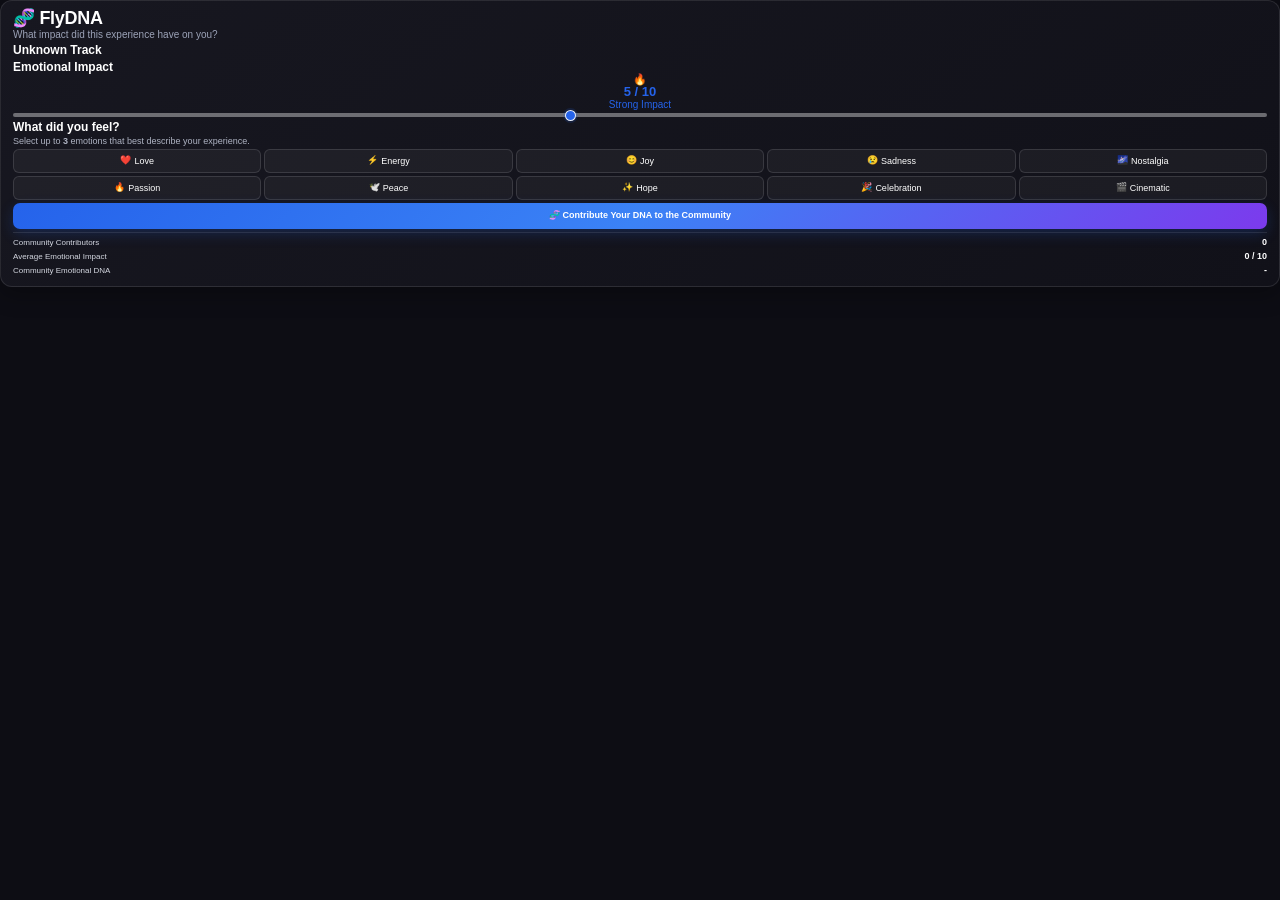
==== index.html @ 772f4474 "Update app.js script version Updated the app.js script version from v2 to v3." ====
<!DOCTYPE html>
<html lang="en">

<head>

<meta charset="UTF-8">
<meta name="viewport" content="width=device-width, initial-scale=1.0">

<title>FlyDNA</title>

<link rel="stylesheet" href="style.css?v=4">

</head>

<body>

<div id="app">

    <div class="logo">

        🧬

        <h1>FlyDNA</h1>

        <p>
            How deeply did this music move you?
        </p>

    </div>

    <div class="track">

        <h2 id="trackTitle">
            Loading...
        </h2>

    </div>

    <div class="intensity">

        <input
            id="intensity"
            type="range"
            min="1"
            max="10"
            value="5">

        <div id="intensityValue">
            5 / 10
        </div>

    </div>

    <div class="emotions">

        <label>
            Choose emotions
        </label>

        <div id="emotionContainer">
        </div>

        <div
            id="emotionCounter"
            class="emotion-counter">
            0 of 3 emotions selected
        </div>

    </div>

    <button id="submitBtn">

        🧬 Contribute Your DNA to the Community

    </button>

    <div id="status">
    </div>

    <hr>

    <h3>
        Community DNA
    </h3>

    <div class="stats">

        <div class="stat">

            <span>
                Community Contributors
            </span>

            <strong id="fd-total">
                0
            </strong>

        </div>

        <div class="stat">

            <span>
                Average Emotional Impact
            </span>

            <strong id="fd-intensity">
                0 / 10
            </strong>

        </div>

        <div class="stat">

            <span>
                Community Emotional DNA
            </span>

            <strong id="fd-dominant">
                -
            </strong>

        </div>

        <div id="fd-breakdown">
        </div>

    </div>

</div>

<!-- Load order is important -->

<script src="emotions.js?v=2"></script>
<script src="renderer.js?v=2"></script>
<script src="api.js?v=2"></script>
<script src="app.js?v=3"></script>

</body>

</html>
---- style.css ----
/* ======================================
   FlyDNA Application v1.5
   Premium Dark UI
   Fixed Compact Embedded Layout
   ====================================== */

* {
    box-sizing: border-box;
}

html,
body {
    margin: 0;
    padding: 0;
    width: 100%;
    min-height: 100%;

    background: #0d0d14;
    color: #ffffff;

    font-family:
        Inter,
        -apple-system,
        BlinkMacSystemFont,
        "Segoe UI",
        Arial,
        sans-serif;
}

body {
    padding: 0;
}

/* ======================================
   Main FlyDNA Card
   ====================================== */

#app {
    width: 100%;
}

.flydna-card {
    width: 100%;
    max-width: 1400px;

    margin: 0 auto;

    padding: 8px 12px 7px;

    background:
        linear-gradient(
            145deg,
            #171720 0%,
            #111119 100%
        );

    border:
        1px solid rgba(255,255,255,0.10);

    border-radius: 12px;

    box-shadow:
        0 8px 22px rgba(0,0,0,0.28);

    overflow: hidden;
}

/* ======================================
   Header
   ====================================== */

.flydna-card h1 {
    margin: 0;

    font-size: 18px;
    line-height: 1;

    font-weight: 700;

    letter-spacing: -0.3px;
}

.subtitle {
    margin: 2px 0 0;

    color: #9ca3b8;

    font-size: 10px;
    line-height: 1.1;
}

/* ======================================
   Sections
   ====================================== */

.section {
    margin-top: 4px;
}

.section h2 {
    margin: 0;

    font-size: 12px;
    line-height: 1.05;

    font-weight: 700;

    color: #ffffff;
}

.section:first-of-type {
    margin-top: 4px;
}

.section:first-of-type h2 {
    font-size: 12px;
}

/* ======================================
   Intensity
   ====================================== */

.intensityValue {
    min-height: 0;

    height: auto;

    display: flex;

    flex-direction: column;

    align-items: center;

    justify-content: center;

    text-align: center;

    margin: 1px 0 0;

    padding: 0;

    gap: 0;
}

/* ======================================
   FIRE ICON
   FROZEN SIZE
   ====================================== */

.intensityValue > div:first-child {
    font-size: 11px !important;

    line-height: 11px !important;

    height: 11px !important;

    min-height: 11px !important;

    margin: 0 !important;

    padding: 0 !important;
}

/* ======================================
   SCORE
   FROZEN SIZE
   ====================================== */

.intensityValue > div:nth-child(2) {
    font-size: 13px !important;

    line-height: 14px !important;

    height: 14px !important;

    margin: 0 !important;

    padding: 0 !important;
}

/* ======================================
   Intensity Description
   ====================================== */

.intensityValue > div:nth-child(3) {
    font-size: 10px !important;

    line-height: 12px !important;

    height: 12px !important;

    margin: 0 !important;

    padding: 0 !important;
}

/* ======================================
   Slider
   ====================================== */

.slider {
    width: 100%;

    margin: 2px 0 0;

    padding: 0;
}

.slider input[type="range"] {
    appearance: none;

    display: block;

    width: 100%;

    height: 4px;

    margin: 0;

    padding: 0;

    background:
        rgba(255,255,255,0.20);

    border-radius: 999px;

    cursor: pointer;
}

.slider input[type="range"]::-webkit-slider-runnable-track {
    height: 4px;

    border-radius: 999px;

    background:
        rgba(255,255,255,0.22);
}

.slider input[type="range"]::-webkit-slider-thumb {
    appearance: none;

    width: 11px;

    height: 11px;

    margin-top: -3.5px;

    border-radius: 50%;

    border:
        1px solid rgba(255,255,255,0.9);

    background:
        #2563eb;

    cursor: pointer;

    box-shadow:
        0 0 0 2px rgba(37,99,235,0.15);
}

.slider input[type="range"]::-moz-range-track {
    height: 4px;

    border-radius: 999px;

    background:
        rgba(255,255,255,0.22);
}

.slider input[type="range"]::-moz-range-thumb {
    width: 11px;

    height: 11px;

    border-radius: 50%;

    border:
        1px solid rgba(255,255,255,0.9);

    background:
        #2563eb;

    cursor: pointer;
}

/* ======================================
   Emotion Section
   ====================================== */

.emotion-help {
    margin: 2px 0 3px;

    color: #aeb3c2;

    font-size: 9px;

    line-height: 10px;
}

.emotions {
    width: 100%;

    display: grid;

    grid-template-columns:
        repeat(5, minmax(0, 1fr));

    gap: 3px;

    margin: 0;

    padding: 0;
}

/* ======================================
   Emotion Buttons
   ====================================== */

.emotion-btn {
    width: 100%;

    min-width: 0;

    height: 24px;

    padding: 2px 3px;

    display: flex;

    align-items: center;

    justify-content: center;

    gap: 3px;

    border:
        1px solid rgba(255,255,255,0.12);

    border-radius: 6px;

    background:
        rgba(255,255,255,0.045);

    color: #ffffff;

    font-family: inherit;

    font-size: 9px;

    font-weight: 500;

    cursor: pointer;

    transition:
        background 0.18s ease,
        border 0.18s ease,
        transform 0.18s ease,
        box-shadow 0.18s ease;

    outline: none;
}

.emotion-btn:hover {
    background:
        rgba(255,255,255,0.09);

    border-color:
        rgba(255,255,255,0.22);

    transform:
        translateY(-1px);
}

/* ======================================
   SELECTED STATE
   ====================================== */

.emotion-btn.selected {
    background:
        linear-gradient(
            135deg,
            #2563eb 0%,
            #3b82f6 45%,
            #7c3aed 100%
        );

    border-color:
        rgba(255,255,255,0.65);

    color: #ffffff;

    font-weight: 600;

    box-shadow:
        0 5px 18px
        rgba(59,130,246,0.28);

    transform:
        translateY(-1px);
}

.emotion-btn.selected:hover {
    background:
        linear-gradient(
            135deg,
            #2563eb 0%,
            #3b82f6 45%,
            #7c3aed 100%
        );

    border-color:
        rgba(255,255,255,0.85);

    box-shadow:
        0 7px 22px
        rgba(59,130,246,0.35);
}

/* ======================================
   Focus
   ====================================== */

.emotion-btn:focus-visible {
    box-shadow:
        0 0 0 2px
        rgba(96,165,250,0.65);
}

/* ======================================
   Emotion Contents
   ====================================== */

.emotion-emoji {
    display: inline-flex;

    align-items: center;

    line-height: 1;

    font-size: 9px !important;
}

.emotion-name {
    white-space: nowrap;

    overflow: hidden;

    text-overflow: ellipsis;
}

/* ======================================
   Emotion Counter
   ====================================== */

.emotion-counter {
    margin: 2px 0 0;

    color: #8f95a8;

    font-size: 8px;

    line-height: 9px;

    height: 9px;

    text-align: right;
}

.emotion-counter.complete {
    color: #a78bfa;

    font-weight: 600;
}

/* ======================================
   Contribution Button
   ====================================== */

#submitBtn {
    width: 100%;

    height: 26px;

    min-height: 26px;

    margin: 3px 0 0;

    padding: 3px 8px;

    border: 0;

    border-radius: 7px;

    background:
        linear-gradient(
            135deg,
            #2563eb 0%,
            #3b82f6 50%,
            #7c3aed 100%
        );

    color: #ffffff;

    font-family: inherit;

    font-size: 9px;

    line-height: 1;

    font-weight: 600;

    cursor: pointer;

    box-shadow:
        0 5px 14px
        rgba(37,99,235,0.22);

    transition:
        transform 0.18s ease,
        box-shadow 0.18s ease,
        filter 0.18s ease;
}

#submitBtn:hover {
    transform:
        translateY(-1px);

    box-shadow:
        0 7px 18px
        rgba(37,99,235,0.32);

    filter:
        brightness(1.05);
}

#submitBtn:active {
    transform:
        translateY(0);
}

/* ======================================
   Community Statistics
   ====================================== */

.stats {
    margin: 3px 0 0;

    padding: 3px 0 0;

    border-top:
        1px solid rgba(255,255,255,0.10);
}

.stat {
    display: flex;

    align-items: center;

    justify-content: space-between;

    min-height: 14px;

    height: 14px;

    margin: 0;

    padding: 0;

    font-size: 8px;

    line-height: 1;
}

.stat span {
    color: #d5d8e1;
}

.stat strong {
    color: #ffffff;

    font-size: 9px;

    font-weight: 600;

    text-align: right;
}

#fd-breakdown {
    margin: 1px 0 0;

    padding: 0;

    font-size: 8px;

    line-height: 9px;
}

/* ======================================
   MOBILE
   ====================================== */

@media (max-width: 700px) {

    body {
        padding: 0;
    }

    .flydna-card {
        padding: 7px 9px 6px;

        border-radius: 10px;
    }

    .flydna-card h1 {
        font-size: 17px;
    }

    .subtitle {
        font-size: 9px;
    }

    .section {
        margin-top: 3px;
    }

    .section h2 {
        font-size: 11px;
    }

    .intensityValue > div:first-child {
        font-size: 11px !important;

        line-height: 11px !important;

        height: 11px !important;

        min-height: 11px !important;
    }

    .intensityValue > div:nth-child(2) {
        font-size: 13px !important;

        line-height: 14px !important;

        height: 14px !important;
    }

    .intensityValue > div:nth-child(3) {
        font-size: 9px !important;

        line-height: 10px !important;

        height: 10px !important;
    }

    .emotion-help {
        font-size: 8px;

        line-height: 9px;

        margin: 1px 0 2px;
    }

    .emotions {
        grid-template-columns:
            repeat(5, minmax(0, 1fr));

        gap: 2px;
    }

    .emotion-btn {
        height: 22px;

        padding: 2px;

        font-size: 8px;

        border-radius: 5px;

        gap: 2px;
    }

    .emotion-emoji {
        font-size: 8px !important;
    }

    .emotion-counter {
        font-size: 7px;

        line-height: 8px;

        height: 8px;
    }

    #submitBtn {
        height: 24px;

        min-height: 24px;

        margin-top: 2px;

        font-size: 8px;
    }

    .stats {
        margin-top: 2px;

        padding-top: 2px;
    }

    .stat {
        min-height: 12px;

        height: 12px;

        font-size: 7px;
    }

    .stat strong {
        font-size: 8px;
    }

    #fd-breakdown {
        font-size: 7px;

        line-height: 8px;
    }
}

/* ======================================
   VERY SMALL SCREENS
   ====================================== */

@media (max-width: 380px) {

    .flydna-card {
        padding: 6px 7px 5px;
    }

    .emotion-btn {
        font-size: 7px;

        height: 21px;
    }

    .emotion-emoji {
        font-size: 7px !important;
    }

    .emotion-help {
        font-size: 7px;
    }

    #submitBtn {
        font-size: 7px;
    }
}

/* ======================================
   HIDE "EMOTIONAL IMPACT" LABEL ONLY
   ====================================== */

.intensity > label {
    display: none !important;
}
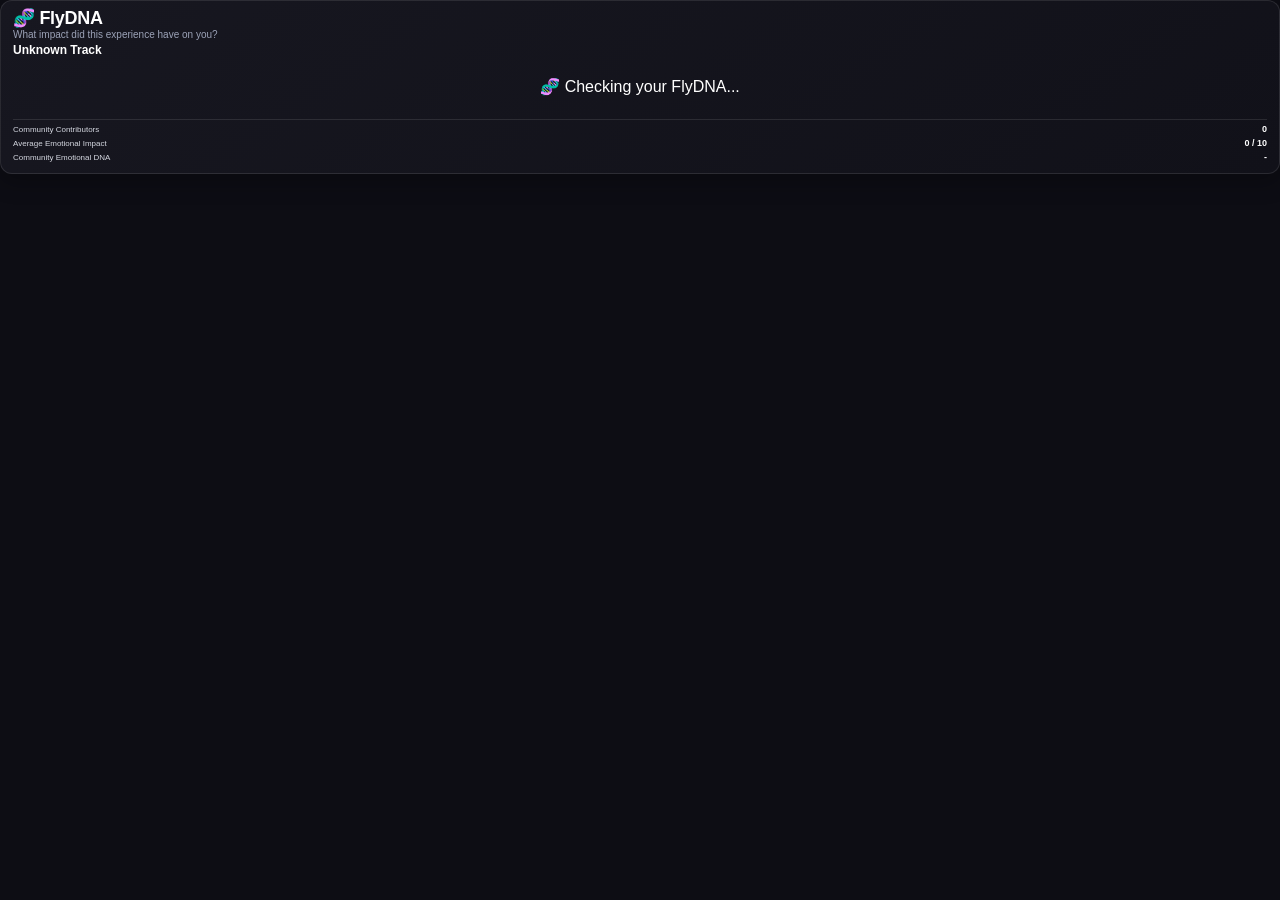
==== commit e38dea12: "Update index.html" ====
--- a/index.html
+++ b/index.html
@@ -132,7 +132,7 @@
 
 <script src="emotions.js?v=2"></script>
 <script src="renderer.js?v=2"></script>
-<script src="api.js?v=2"></script>
+<script src="api.js?v=3"></script>
 <script src="app.js?v=3"></script>
 
 </body>
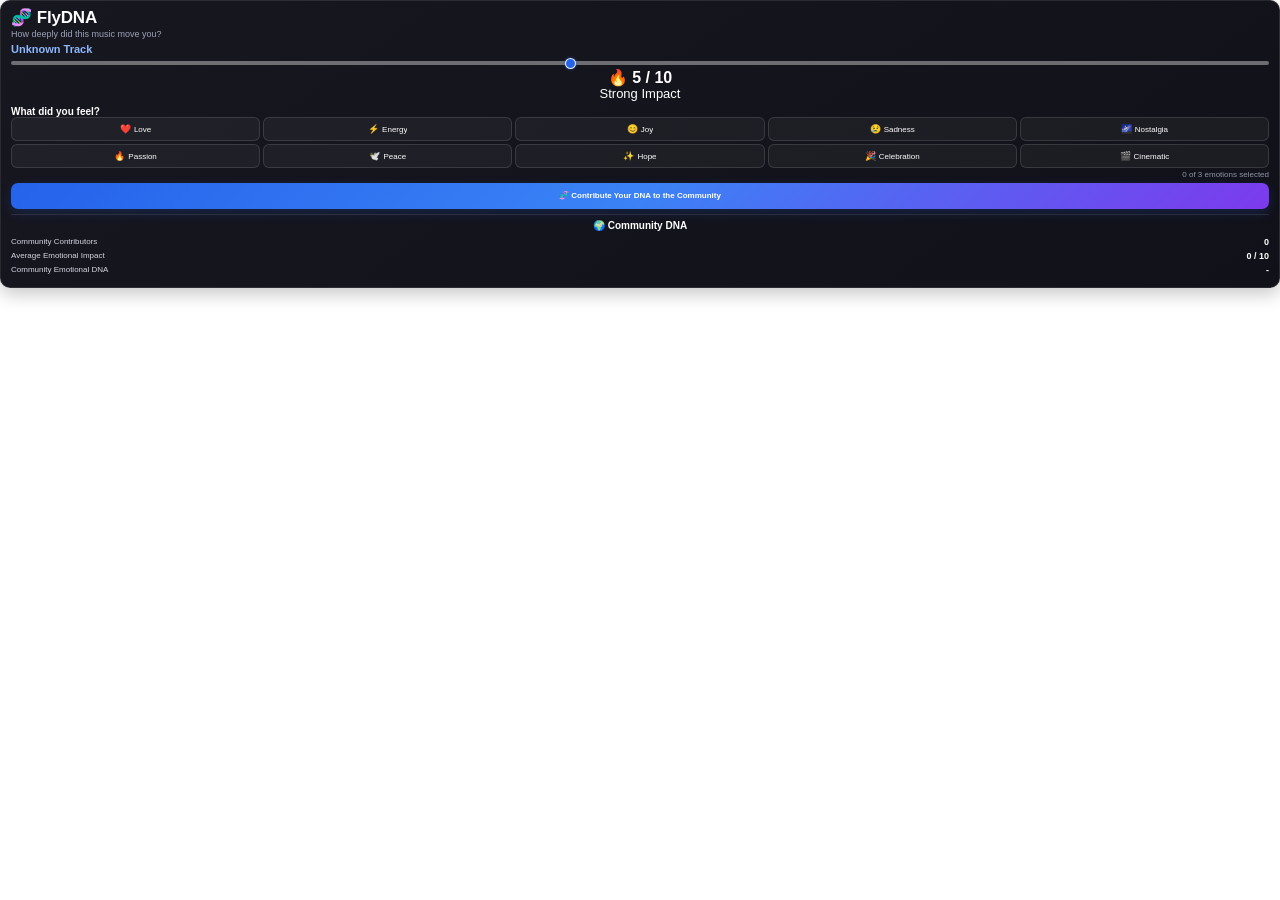
==== commit 9801ec8d: "Refactor index.html for better readability Updated HTML structure and improved comments for clarity." ====
--- a/index.html
+++ b/index.html
@@ -3,137 +3,207 @@
 
 <head>
 
-<meta charset="UTF-8">
-<meta name="viewport" content="width=device-width, initial-scale=1.0">
-
-<title>FlyDNA</title>
-
-<link rel="stylesheet" href="style.css?v=4">
+    <meta charset="UTF-8">
+
+    <meta
+        name="viewport"
+        content="width=device-width, initial-scale=1.0">
+
+    <title>FlyDNA</title>
+
+    <link
+        rel="stylesheet"
+        href="style.css?v=5">
 
 </head>
 
+
 <body>
 
 <div id="app">
 
-    <div class="logo">
-
-        🧬
-
-        <h1>FlyDNA</h1>
-
-        <p>
-            How deeply did this music move you?
-        </p>
+    <div class="flydna-card">
+
+
+        <!-- ======================================
+             HEADER
+             ====================================== -->
+
+        <div class="logo">
+
+            <div class="flydna-title">
+
+                <span>🧬</span>
+
+                <span>FlyDNA</span>
+
+            </div>
+
+            <p>
+                How deeply did this music move you?
+            </p>
+
+        </div>
+
+
+        <!-- ======================================
+             TRACK
+             ====================================== -->
+
+        <div class="track">
+
+            <h2 id="trackTitle">
+                Loading...
+            </h2>
+
+        </div>
+
+
+        <!-- ======================================
+             INTENSITY
+             ====================================== -->
+
+        <div class="intensity">
+
+            <input
+                id="intensity"
+                type="range"
+                min="1"
+                max="10"
+                value="5">
+
+            <div id="intensityValue">
+                5 / 10
+            </div>
+
+        </div>
+
+
+        <!-- ======================================
+             EMOTIONS
+             ====================================== -->
+
+        <div class="emotions">
+
+            <label>
+                What did you feel?
+            </label>
+
+            <div id="emotionContainer">
+            </div>
+
+            <div
+                id="emotionCounter"
+                class="emotion-counter">
+
+                0 of 3 emotions selected
+
+            </div>
+
+        </div>
+
+
+        <!-- ======================================
+             SUBMIT
+             ====================================== -->
+
+        <button id="submitBtn">
+
+            🧬 Contribute Your DNA to the Community
+
+        </button>
+
+
+        <!-- ======================================
+             STATUS
+             ====================================== -->
+
+        <div id="status">
+        </div>
+
+
+        <!-- ======================================
+             COMMUNITY
+             ====================================== -->
+
+        <div class="community">
+
+            <hr>
+
+            <h3>
+                🌍 Community DNA
+            </h3>
+
+
+            <div class="stats">
+
+
+                <div class="stat">
+
+                    <span>
+                        Community Contributors
+                    </span>
+
+                    <strong id="fd-total">
+                        0
+                    </strong>
+
+                </div>
+
+
+                <div class="stat">
+
+                    <span>
+                        Average Emotional Impact
+                    </span>
+
+                    <strong id="fd-intensity">
+                        0 / 10
+                    </strong>
+
+                </div>
+
+
+                <div class="stat">
+
+                    <span>
+                        Community Emotional DNA
+                    </span>
+
+                    <strong id="fd-dominant">
+                        -
+                    </strong>
+
+                </div>
+
+
+                <div id="fd-breakdown">
+                </div>
+
+
+            </div>
+
+        </div>
+
 
     </div>
 
-    <div class="track">
-
-        <h2 id="trackTitle">
-            Loading...
-        </h2>
-
-    </div>
-
-    <div class="intensity">
-
-        <input
-            id="intensity"
-            type="range"
-            min="1"
-            max="10"
-            value="5">
-
-        <div id="intensityValue">
-            5 / 10
-        </div>
-
-    </div>
-
-    <div class="emotions">
-
-        <label>
-            Choose emotions
-        </label>
-
-        <div id="emotionContainer">
-        </div>
-
-        <div
-            id="emotionCounter"
-            class="emotion-counter">
-            0 of 3 emotions selected
-        </div>
-
-    </div>
-
-    <button id="submitBtn">
-
-        🧬 Contribute Your DNA to the Community
-
-    </button>
-
-    <div id="status">
-    </div>
-
-    <hr>
-
-    <h3>
-        Community DNA
-    </h3>
-
-    <div class="stats">
-
-        <div class="stat">
-
-            <span>
-                Community Contributors
-            </span>
-
-            <strong id="fd-total">
-                0
-            </strong>
-
-        </div>
-
-        <div class="stat">
-
-            <span>
-                Average Emotional Impact
-            </span>
-
-            <strong id="fd-intensity">
-                0 / 10
-            </strong>
-
-        </div>
-
-        <div class="stat">
-
-            <span>
-                Community Emotional DNA
-            </span>
-
-            <strong id="fd-dominant">
-                -
-            </strong>
-
-        </div>
-
-        <div id="fd-breakdown">
-        </div>
-
-    </div>
-
 </div>
 
-<!-- Load order is important -->
+
+<!-- ======================================
+     JAVASCRIPT
+     Load order is important
+     ====================================== -->
 
 <script src="emotions.js?v=2"></script>
-<script src="renderer.js?v=2"></script>
-<script src="api.js?v=3"></script>
-<script src="app.js?v=3"></script>
+
+<script src="renderer.js?v=4"></script>
+
+<script src="api.js?v=4"></script>
+
+<script src="app.js?v=4"></script>
+
 
 </body>
 
--- a/style.css
+++ b/style.css
@@ -1,7 +1,7 @@
 /* ======================================
-   FlyDNA Application v1.5
-   Premium Dark UI
-   Fixed Compact Embedded Layout
+   FlyDNA
+   Compact Embedded UI
+   v2.0
    ====================================== */
 
 * {
@@ -15,7 +15,7 @@
     width: 100%;
     min-height: 100%;
 
-    background: #0d0d14;
+    background: transparent;
     color: #ffffff;
 
     font-family:
@@ -31,21 +31,29 @@
     padding: 0;
 }
 
-/* ======================================
-   Main FlyDNA Card
+
+/* ======================================
+   MAIN APP
    ====================================== */
 
 #app {
     width: 100%;
-}
+    max-width: 100%;
+    margin: 0;
+    padding: 0;
+}
+
+
+/* ======================================
+   FLYDNA CARD
+   ====================================== */
 
 .flydna-card {
     width: 100%;
-    max-width: 1400px;
-
-    margin: 0 auto;
-
-    padding: 8px 12px 7px;
+    max-width: 100%;
+
+    margin: 0;
+    padding: 8px 10px 7px;
 
     background:
         linear-gradient(
@@ -57,156 +65,132 @@
     border:
         1px solid rgba(255,255,255,0.10);
 
-    border-radius: 12px;
+    border-radius: 10px;
 
     box-shadow:
-        0 8px 22px rgba(0,0,0,0.28);
+        0 6px 18px rgba(0,0,0,0.22);
 
     overflow: hidden;
 }
 
-/* ======================================
-   Header
-   ====================================== */
-
-.flydna-card h1 {
-    margin: 0;
-
-    font-size: 18px;
-    line-height: 1;
+
+/* ======================================
+   HEADER
+   ====================================== */
+
+.logo {
+    margin: 0;
+    padding: 0;
+}
+
+.flydna-title {
+    display: flex;
+
+    align-items: center;
+
+    gap: 5px;
+
+    margin: 0;
+
+    font-size: 17px;
+    line-height: 18px;
 
     font-weight: 700;
 
-    letter-spacing: -0.3px;
-}
-
-.subtitle {
+    letter-spacing: -0.2px;
+}
+
+.flydna-title span {
+    font-size: 17px;
+}
+
+.logo p {
     margin: 2px 0 0;
 
     color: #9ca3b8;
 
-    font-size: 10px;
-    line-height: 1.1;
-}
-
-/* ======================================
-   Sections
+    font-size: 9px;
+
+    line-height: 10px;
+}
+
+
+/* ======================================
+   TRACK
+   ====================================== */
+
+.track {
+    margin: 4px 0 0;
+    padding: 0;
+}
+
+.track h2 {
+    margin: 0;
+
+    color: #8eb8ff;
+
+    font-size: 11px;
+
+    line-height: 13px;
+
+    font-weight: 600;
+
+    white-space: nowrap;
+
+    overflow: hidden;
+
+    text-overflow: ellipsis;
+}
+
+
+/* ======================================
+   GENERAL SECTIONS
    ====================================== */
 
 .section {
-    margin-top: 4px;
+    margin: 4px 0 0;
+    padding: 0;
 }
 
 .section h2 {
     margin: 0;
 
-    font-size: 12px;
-    line-height: 1.05;
+    color: #ffffff;
+
+    font-size: 11px;
+
+    line-height: 12px;
 
     font-weight: 700;
-
-    color: #ffffff;
-}
-
-.section:first-of-type {
-    margin-top: 4px;
-}
-
-.section:first-of-type h2 {
-    font-size: 12px;
-}
-
-/* ======================================
-   Intensity
-   ====================================== */
-
-.intensityValue {
-    min-height: 0;
-
-    height: auto;
-
-    display: flex;
-
-    flex-direction: column;
-
-    align-items: center;
-
-    justify-content: center;
-
-    text-align: center;
-
-    margin: 1px 0 0;
-
-    padding: 0;
-
-    gap: 0;
-}
-
-/* ======================================
-   FIRE ICON
-   FROZEN SIZE
-   ====================================== */
-
-.intensityValue > div:first-child {
-    font-size: 11px !important;
-
-    line-height: 11px !important;
-
-    height: 11px !important;
-
-    min-height: 11px !important;
-
-    margin: 0 !important;
-
-    padding: 0 !important;
-}
-
-/* ======================================
-   SCORE
-   FROZEN SIZE
-   ====================================== */
-
-.intensityValue > div:nth-child(2) {
-    font-size: 13px !important;
-
-    line-height: 14px !important;
-
-    height: 14px !important;
-
-    margin: 0 !important;
-
-    padding: 0 !important;
-}
-
-/* ======================================
-   Intensity Description
-   ====================================== */
-
-.intensityValue > div:nth-child(3) {
-    font-size: 10px !important;
-
-    line-height: 12px !important;
-
-    height: 12px !important;
-
-    margin: 0 !important;
-
-    padding: 0 !important;
-}
-
-/* ======================================
-   Slider
-   ====================================== */
-
-.slider {
-    width: 100%;
-
-    margin: 2px 0 0;
-
-    padding: 0;
-}
-
+}
+
+
+/* ======================================
+   INTENSITY
+   ====================================== */
+
+.intensity {
+    width: 100%;
+
+    margin: 5px 0 0;
+    padding: 0;
+}
+
+
+/* Hide old label if app.js creates one */
+
+.intensity > label {
+    display: none !important;
+}
+
+
+/* ======================================
+   SLIDER
+   ====================================== */
+
+.intensity input[type="range"],
 .slider input[type="range"] {
+
     appearance: none;
 
     display: block;
@@ -227,7 +211,12 @@
     cursor: pointer;
 }
 
+
+/* Chrome / Safari */
+
+.intensity input[type="range"]::-webkit-slider-runnable-track,
 .slider input[type="range"]::-webkit-slider-runnable-track {
+
     height: 4px;
 
     border-radius: 999px;
@@ -236,11 +225,13 @@
         rgba(255,255,255,0.22);
 }
 
+
+.intensity input[type="range"]::-webkit-slider-thumb,
 .slider input[type="range"]::-webkit-slider-thumb {
+
     appearance: none;
 
     width: 11px;
-
     height: 11px;
 
     margin-top: -3.5px;
@@ -248,7 +239,7 @@
     border-radius: 50%;
 
     border:
-        1px solid rgba(255,255,255,0.9);
+        1px solid rgba(255,255,255,0.90);
 
     background:
         #2563eb;
@@ -259,7 +250,12 @@
         0 0 0 2px rgba(37,99,235,0.15);
 }
 
+
+/* Firefox */
+
+.intensity input[type="range"]::-moz-range-track,
 .slider input[type="range"]::-moz-range-track {
+
     height: 4px;
 
     border-radius: 999px;
@@ -268,15 +264,17 @@
         rgba(255,255,255,0.22);
 }
 
+
+.intensity input[type="range"]::-moz-range-thumb,
 .slider input[type="range"]::-moz-range-thumb {
+
     width: 11px;
-
     height: 11px;
 
     border-radius: 50%;
 
     border:
-        1px solid rgba(255,255,255,0.9);
+        1px solid rgba(255,255,255,0.90);
 
     background:
         #2563eb;
@@ -284,21 +282,120 @@
     cursor: pointer;
 }
 
-/* ======================================
-   Emotion Section
-   ====================================== */
-
-.emotion-help {
-    margin: 2px 0 3px;
+
+/* ======================================
+   INTENSITY VALUE
+   ====================================== */
+
+#intensityValue,
+.intensityValue {
+
+    min-height: 0;
+
+    margin: 3px 0 0;
+
+    padding: 0;
+
+    display: flex;
+
+    flex-direction: column;
+
+    align-items: center;
+
+    justify-content: center;
+
+    text-align: center;
+
+    gap: 0;
+}
+
+
+/* Score */
+
+#intensityValue > div:nth-child(2),
+.intensityValue > div:nth-child(2) {
+
+    font-size: 13px !important;
+
+    line-height: 14px !important;
+
+    min-height: 14px;
+
+    margin: 0 !important;
+
+    padding: 0 !important;
+}
+
+
+/* Description */
+
+#intensityValue > div:nth-child(3),
+.intensityValue > div:nth-child(3) {
+
+    font-size: 9px !important;
+
+    line-height: 11px !important;
+
+    min-height: 11px;
+
+    margin: 0 !important;
+
+    padding: 0 !important;
 
     color: #aeb3c2;
-
-    font-size: 9px;
-
-    line-height: 10px;
-}
+}
+
+
+/* ======================================
+   EMOTIONS
+   ====================================== */
 
 .emotions {
+    width: 100%;
+
+    margin: 5px 0 0;
+    padding: 0;
+}
+
+
+/* Question */
+
+.emotions > label {
+
+    display: block;
+
+    margin: 0;
+
+    color: #ffffff;
+
+    font-size: 10px;
+
+    line-height: 11px;
+
+    font-weight: 600;
+}
+
+
+/* Subtitle */
+
+.emotion-subtitle {
+
+    margin: 1px 0 3px;
+
+    color: #8f95a8;
+
+    font-size: 8px;
+
+    line-height: 9px;
+}
+
+
+/* ======================================
+   EMOTION CONTAINER
+   ====================================== */
+
+#emotionContainer {
+
     width: 100%;
 
     display: grid;
@@ -313,16 +410,20 @@
     padding: 0;
 }
 
-/* ======================================
-   Emotion Buttons
+
+/* ======================================
+   EMOTION BUTTONS
    ====================================== */
 
 .emotion-btn {
+
     width: 100%;
 
     min-width: 0;
 
     height: 24px;
+
+    margin: 0;
 
     padding: 2px 3px;
 
@@ -346,22 +447,24 @@
 
     font-family: inherit;
 
-    font-size: 9px;
+    font-size: 8px;
 
     font-weight: 500;
 
     cursor: pointer;
 
     transition:
-        background 0.18s ease,
-        border 0.18s ease,
-        transform 0.18s ease,
-        box-shadow 0.18s ease;
+        background 0.15s ease,
+        border 0.15s ease,
+        transform 0.15s ease,
+        box-shadow 0.15s ease;
 
     outline: none;
 }
 
+
 .emotion-btn:hover {
+
     background:
         rgba(255,255,255,0.09);
 
@@ -372,11 +475,13 @@
         translateY(-1px);
 }
 
-/* ======================================
-   SELECTED STATE
+
+/* ======================================
+   SELECTED EMOTION
    ====================================== */
 
 .emotion-btn.selected {
+
     background:
         linear-gradient(
             135deg,
@@ -393,14 +498,16 @@
     font-weight: 600;
 
     box-shadow:
-        0 5px 18px
-        rgba(59,130,246,0.28);
+        0 4px 12px
+        rgba(59,130,246,0.25);
 
     transform:
         translateY(-1px);
 }
 
+
 .emotion-btn.selected:hover {
+
     background:
         linear-gradient(
             135deg,
@@ -411,37 +518,33 @@
 
     border-color:
         rgba(255,255,255,0.85);
-
-    box-shadow:
-        0 7px 22px
-        rgba(59,130,246,0.35);
-}
-
-/* ======================================
-   Focus
-   ====================================== */
-
-.emotion-btn:focus-visible {
-    box-shadow:
-        0 0 0 2px
-        rgba(96,165,250,0.65);
-}
-
-/* ======================================
-   Emotion Contents
+}
+
+
+/* ======================================
+   EMOTION CONTENT
    ====================================== */
 
 .emotion-emoji {
+
     display: inline-flex;
 
     align-items: center;
 
+    justify-content: center;
+
     line-height: 1;
 
     font-size: 9px !important;
-}
+
+    flex-shrink: 0;
+}
+
 
 .emotion-name {
+
+    min-width: 0;
+
     white-space: nowrap;
 
     overflow: hidden;
@@ -449,11 +552,13 @@
     text-overflow: ellipsis;
 }
 
-/* ======================================
-   Emotion Counter
+
+/* ======================================
+   EMOTION COUNTER
    ====================================== */
 
 .emotion-counter {
+
     margin: 2px 0 0;
 
     color: #8f95a8;
@@ -467,26 +572,30 @@
     text-align: right;
 }
 
+
 .emotion-counter.complete {
+
     color: #a78bfa;
 
     font-weight: 600;
 }
 
-/* ======================================
-   Contribution Button
+
+/* ======================================
+   SUBMIT BUTTON
    ====================================== */
 
 #submitBtn {
+
     width: 100%;
 
     height: 26px;
 
     min-height: 26px;
 
-    margin: 3px 0 0;
-
-    padding: 3px 8px;
+    margin: 4px 0 0;
+
+    padding: 3px 7px;
 
     border: 0;
 
@@ -504,7 +613,7 @@
 
     font-family: inherit;
 
-    font-size: 9px;
+    font-size: 8px;
 
     line-height: 1;
 
@@ -513,46 +622,126 @@
     cursor: pointer;
 
     box-shadow:
-        0 5px 14px
-        rgba(37,99,235,0.22);
+        0 4px 12px
+        rgba(37,99,235,0.20);
 
     transition:
-        transform 0.18s ease,
-        box-shadow 0.18s ease,
-        filter 0.18s ease;
-}
+        transform 0.15s ease,
+        box-shadow 0.15s ease,
+        filter 0.15s ease;
+}
+
 
 #submitBtn:hover {
+
     transform:
         translateY(-1px);
 
     box-shadow:
-        0 7px 18px
-        rgba(37,99,235,0.32);
+        0 6px 15px
+        rgba(37,99,235,0.28);
 
     filter:
         brightness(1.05);
 }
 
+
 #submitBtn:active {
+
     transform:
         translateY(0);
 }
 
-/* ======================================
-   Community Statistics
-   ====================================== */
-
-.stats {
+
+#submitBtn:disabled {
+
+    cursor: default;
+
+    opacity: 0.75;
+
+    transform: none;
+}
+
+
+/* ======================================
+   STATUS
+   ====================================== */
+
+#status {
+
+    width: 100%;
+
     margin: 3px 0 0;
 
-    padding: 3px 0 0;
+    padding: 0;
+
+    color: #9ca3b8;
+
+    font-size: 8px;
+
+    line-height: 9px;
+
+    text-align: center;
+}
+
+
+/* ======================================
+   COMMUNITY
+   ====================================== */
+
+.community {
+
+    width: 100%;
+
+    margin: 5px 0 0;
+
+    padding: 0;
+}
+
+
+.community hr {
+
+    margin: 0 0 5px;
+
+    padding: 0;
+
+    border: 0;
 
     border-top:
         1px solid rgba(255,255,255,0.10);
 }
 
+
+.community h3 {
+
+    margin: 0;
+
+    color: #ffffff;
+
+    font-size: 10px;
+
+    line-height: 11px;
+
+    font-weight: 600;
+
+    text-align: center;
+}
+
+
+/* ======================================
+   COMMUNITY STATS
+   ====================================== */
+
+.stats {
+
+    margin: 4px 0 0;
+
+    padding: 0;
+}
+
+
 .stat {
+
     display: flex;
 
     align-items: center;
@@ -572,11 +761,15 @@
     line-height: 1;
 }
 
+
 .stat span {
+
     color: #d5d8e1;
 }
 
+
 .stat strong {
+
     color: #ffffff;
 
     font-size: 9px;
@@ -586,8 +779,14 @@
     text-align: right;
 }
 
+
+/* ======================================
+   COMMUNITY BREAKDOWN
+   ====================================== */
+
 #fd-breakdown {
-    margin: 1px 0 0;
+
+    margin: 3px 0 0;
 
     padding: 0;
 
@@ -595,6 +794,85 @@
 
     line-height: 9px;
 }
+
+
+/* ======================================
+   SMALL SCREEN
+   ====================================== */
+
+@media (max-width: 380px) {
+
+    .flydna-card {
+
+        padding:
+            6px 7px 5px;
+    }
+
+
+    .flydna-title,
+    .flydna-title span {
+
+        font-size: 16px;
+    }
+
+
+    .track h2 {
+
+        font-size: 10px;
+    }
+
+
+    #emotionContainer {
+
+        gap: 2px;
+    }
+
+
+    .emotion-btn {
+
+        height: 22px;
+
+        padding: 2px;
+
+        font-size: 7px;
+
+        border-radius: 5px;
+    }
+
+
+    .emotion-emoji {
+
+        font-size: 8px !important;
+    }
+
+
+    #submitBtn {
+
+        height: 24px;
+
+        min-height: 24px;
+
+        font-size: 7px;
+    }
+
+
+    .stat {
+
+        font-size: 7px;
+
+        height: 13px;
+
+        min-height: 13px;
+    }
+
+
+    .stat strong {
+
+        font-size: 8px;
+    }
+
+}
+
 
 /* ======================================
    MOBILE
@@ -607,160 +885,8 @@
     }
 
     .flydna-card {
-        padding: 7px 9px 6px;
-
-        border-radius: 10px;
-    }
-
-    .flydna-card h1 {
-        font-size: 17px;
-    }
-
-    .subtitle {
-        font-size: 9px;
-    }
-
-    .section {
-        margin-top: 3px;
-    }
-
-    .section h2 {
-        font-size: 11px;
-    }
-
-    .intensityValue > div:first-child {
-        font-size: 11px !important;
-
-        line-height: 11px !important;
-
-        height: 11px !important;
-
-        min-height: 11px !important;
-    }
-
-    .intensityValue > div:nth-child(2) {
-        font-size: 13px !important;
-
-        line-height: 14px !important;
-
-        height: 14px !important;
-    }
-
-    .intensityValue > div:nth-child(3) {
-        font-size: 9px !important;
-
-        line-height: 10px !important;
-
-        height: 10px !important;
-    }
-
-    .emotion-help {
-        font-size: 8px;
-
-        line-height: 9px;
-
-        margin: 1px 0 2px;
-    }
-
-    .emotions {
-        grid-template-columns:
-            repeat(5, minmax(0, 1fr));
-
-        gap: 2px;
-    }
-
-    .emotion-btn {
-        height: 22px;
-
-        padding: 2px;
-
-        font-size: 8px;
-
-        border-radius: 5px;
-
-        gap: 2px;
-    }
-
-    .emotion-emoji {
-        font-size: 8px !important;
-    }
-
-    .emotion-counter {
-        font-size: 7px;
-
-        line-height: 8px;
-
-        height: 8px;
-    }
-
-    #submitBtn {
-        height: 24px;
-
-        min-height: 24px;
-
-        margin-top: 2px;
-
-        font-size: 8px;
-    }
-
-    .stats {
-        margin-top: 2px;
-
-        padding-top: 2px;
-    }
-
-    .stat {
-        min-height: 12px;
-
-        height: 12px;
-
-        font-size: 7px;
-    }
-
-    .stat strong {
-        font-size: 8px;
-    }
-
-    #fd-breakdown {
-        font-size: 7px;
-
-        line-height: 8px;
-    }
-}
-
-/* ======================================
-   VERY SMALL SCREENS
-   ====================================== */
-
-@media (max-width: 380px) {
-
-    .flydna-card {
-        padding: 6px 7px 5px;
-    }
-
-    .emotion-btn {
-        font-size: 7px;
-
-        height: 21px;
-    }
-
-    .emotion-emoji {
-        font-size: 7px !important;
-    }
-
-    .emotion-help {
-        font-size: 7px;
-    }
-
-    #submitBtn {
-        font-size: 7px;
-    }
-}
-
-/* ======================================
-   HIDE "EMOTIONAL IMPACT" LABEL ONLY
-   ====================================== */
-
-.intensity > label {
-    display: none !important;
-}
+
+        border-radius: 9px;
+    }
+
+}
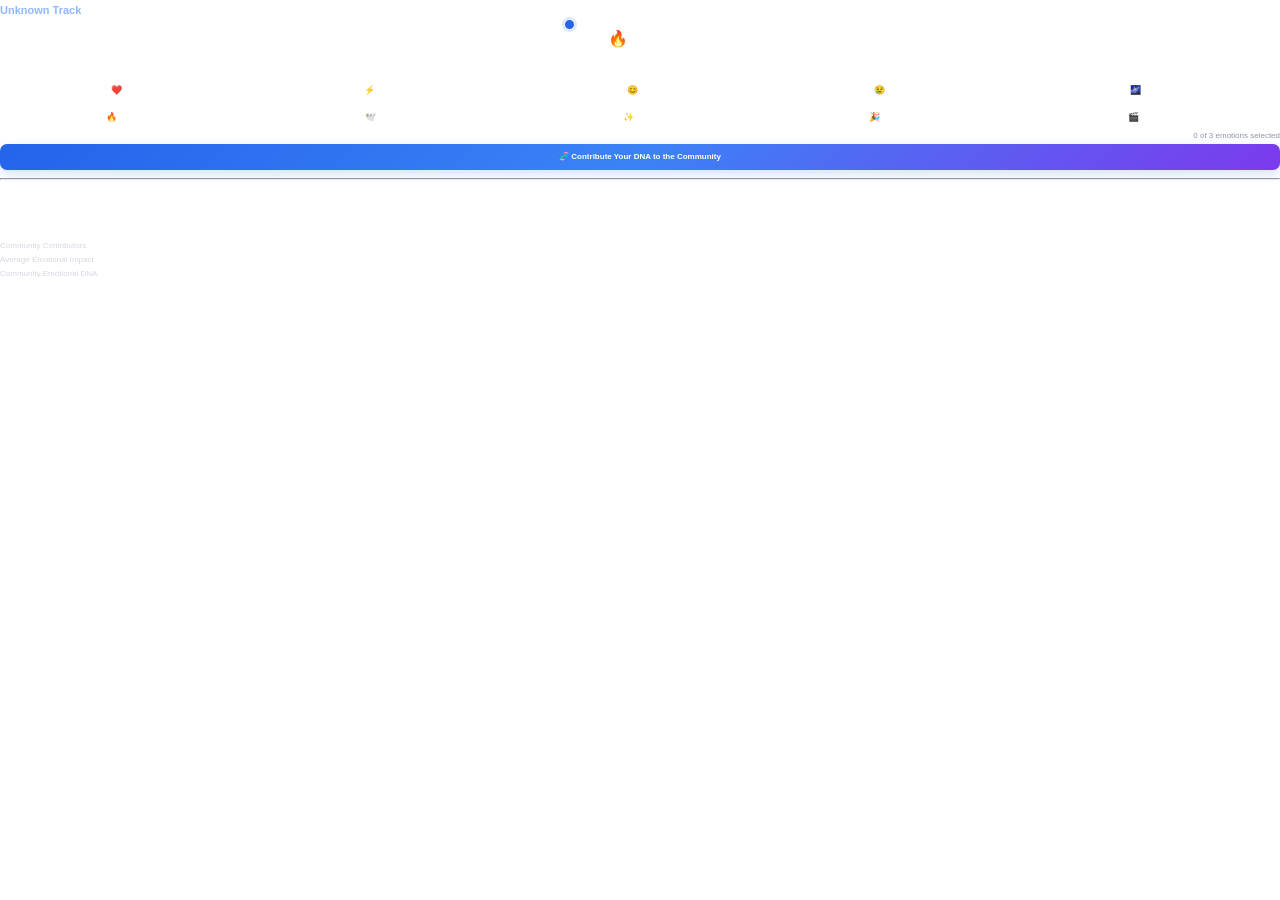
==== commit 0cc9d2cc: "Update index.html" ====
--- a/index.html
+++ b/index.html
@@ -3,207 +3,165 @@
 
 <head>
 
-    <meta charset="UTF-8">
+<meta charset="UTF-8">
+<meta name="viewport" content="width=device-width, initial-scale=1.0">
 
-    <meta
-        name="viewport"
-        content="width=device-width, initial-scale=1.0">
+<title>FlyDNA</title>
 
-    <title>FlyDNA</title>
-
-    <link
-        rel="stylesheet"
-        href="style.css?v=5">
+<link rel="stylesheet" href="style.css?v=5">
 
 </head>
-
 
 <body>
 
 <div id="app">
 
-    <div class="flydna-card">
+    <!-- ======================================================
+         TRACK
+         ====================================================== -->
+
+    <div class="track">
+
+        <h2 id="trackTitle">
+            Loading...
+        </h2>
+
+    </div>
 
 
-        <!-- ======================================
-             HEADER
-             ====================================== -->
+    <!-- ======================================================
+         EMOTIONAL INTENSITY
+         ====================================================== -->
 
-        <div class="logo">
+    <div class="intensity">
 
-            <div class="flydna-title">
+        <input
+            id="intensity"
+            type="range"
+            min="1"
+            max="10"
+            value="5">
 
-                <span>🧬</span>
+        <div id="intensityValue">
+            5 / 10
+        </div>
 
-                <span>FlyDNA</span>
+    </div>
+
+
+    <!-- ======================================================
+         EMOTIONS
+         ====================================================== -->
+
+    <div class="emotions">
+
+        <label>
+            What did you feel?
+        </label>
+
+        <div id="emotionContainer">
+        </div>
+
+        <div
+            id="emotionCounter"
+            class="emotion-counter">
+            0 of 3 emotions selected
+        </div>
+
+    </div>
+
+
+    <!-- ======================================================
+         SUBMIT
+         ====================================================== -->
+
+    <button id="submitBtn">
+
+        🧬 Contribute Your DNA to the Community
+
+    </button>
+
+
+    <!-- ======================================================
+         STATUS
+         ====================================================== -->
+
+    <div id="status">
+    </div>
+
+
+    <!-- ======================================================
+         COMMUNITY DNA
+         Hidden initially — displayed after submission
+         ====================================================== -->
+
+    <div id="communitySection">
+
+        <hr>
+
+        <h3>
+            Community DNA
+        </h3>
+
+        <div class="stats">
+
+            <div class="stat">
+
+                <span>
+                    Community Contributors
+                </span>
+
+                <strong id="fd-total">
+                    0
+                </strong>
 
             </div>
 
-            <p>
-                How deeply did this music move you?
-            </p>
 
-        </div>
+            <div class="stat">
+
+                <span>
+                    Average Emotional Impact
+                </span>
+
+                <strong id="fd-intensity">
+                    0 / 10
+                </strong>
+
+            </div>
 
 
-        <!-- ======================================
-             TRACK
-             ====================================== -->
+            <div class="stat">
 
-        <div class="track">
+                <span>
+                    Community Emotional DNA
+                </span>
 
-            <h2 id="trackTitle">
-                Loading...
-            </h2>
+                <strong id="fd-dominant">
+                    -
+                </strong>
 
-        </div>
+            </div>
 
 
-        <!-- ======================================
-             INTENSITY
-             ====================================== -->
-
-        <div class="intensity">
-
-            <input
-                id="intensity"
-                type="range"
-                min="1"
-                max="10"
-                value="5">
-
-            <div id="intensityValue">
-                5 / 10
+            <div id="fd-breakdown">
             </div>
 
         </div>
-
-
-        <!-- ======================================
-             EMOTIONS
-             ====================================== -->
-
-        <div class="emotions">
-
-            <label>
-                What did you feel?
-            </label>
-
-            <div id="emotionContainer">
-            </div>
-
-            <div
-                id="emotionCounter"
-                class="emotion-counter">
-
-                0 of 3 emotions selected
-
-            </div>
-
-        </div>
-
-
-        <!-- ======================================
-             SUBMIT
-             ====================================== -->
-
-        <button id="submitBtn">
-
-            🧬 Contribute Your DNA to the Community
-
-        </button>
-
-
-        <!-- ======================================
-             STATUS
-             ====================================== -->
-
-        <div id="status">
-        </div>
-
-
-        <!-- ======================================
-             COMMUNITY
-             ====================================== -->
-
-        <div class="community">
-
-            <hr>
-
-            <h3>
-                🌍 Community DNA
-            </h3>
-
-
-            <div class="stats">
-
-
-                <div class="stat">
-
-                    <span>
-                        Community Contributors
-                    </span>
-
-                    <strong id="fd-total">
-                        0
-                    </strong>
-
-                </div>
-
-
-                <div class="stat">
-
-                    <span>
-                        Average Emotional Impact
-                    </span>
-
-                    <strong id="fd-intensity">
-                        0 / 10
-                    </strong>
-
-                </div>
-
-
-                <div class="stat">
-
-                    <span>
-                        Community Emotional DNA
-                    </span>
-
-                    <strong id="fd-dominant">
-                        -
-                    </strong>
-
-                </div>
-
-
-                <div id="fd-breakdown">
-                </div>
-
-
-            </div>
-
-        </div>
-
 
     </div>
 
 </div>
 
 
-<!-- ======================================
-     JAVASCRIPT
-     Load order is important
-     ====================================== -->
+<!-- ==========================================================
+     LOAD ORDER
+     ========================================================== -->
 
 <script src="emotions.js?v=2"></script>
-
-<script src="renderer.js?v=4"></script>
-
+<script src="renderer.js?v=5"></script>
 <script src="api.js?v=4"></script>
-
 <script src="app.js?v=4"></script>
-
 
 </body>
 
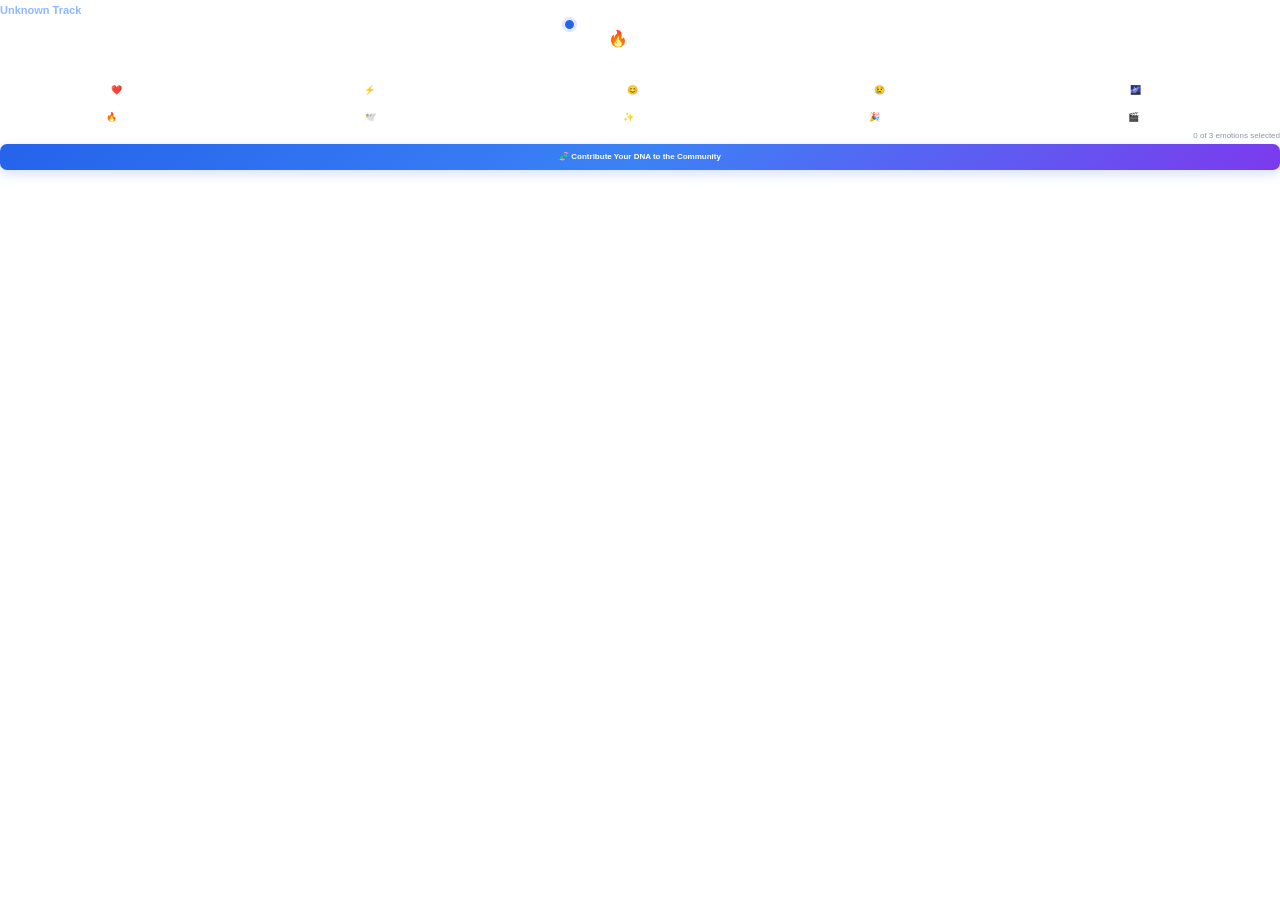
==== commit 4a217285: "Refactor index.html and update script versions Updated script version numbers and cleaned up HTML st" ====
--- a/index.html
+++ b/index.html
@@ -16,9 +16,9 @@
 
 <div id="app">
 
-    <!-- ======================================================
+    <!-- ==================================
          TRACK
-         ====================================================== -->
+         ================================== -->
 
     <div class="track">
 
@@ -29,9 +29,9 @@
     </div>
 
 
-    <!-- ======================================================
-         EMOTIONAL INTENSITY
-         ====================================================== -->
+    <!-- ==================================
+         INTENSITY
+         ================================== -->
 
     <div class="intensity">
 
@@ -49,9 +49,9 @@
     </div>
 
 
-    <!-- ======================================================
+    <!-- ==================================
          EMOTIONS
-         ====================================================== -->
+         ================================== -->
 
     <div class="emotions">
 
@@ -71,9 +71,9 @@
     </div>
 
 
-    <!-- ======================================================
+    <!-- ==================================
          SUBMIT
-         ====================================================== -->
+         ================================== -->
 
     <button id="submitBtn">
 
@@ -82,86 +82,24 @@
     </button>
 
 
-    <!-- ======================================================
+    <!-- ==================================
          STATUS
-         ====================================================== -->
+         ================================== -->
 
     <div id="status">
-    </div>
-
-
-    <!-- ======================================================
-         COMMUNITY DNA
-         Hidden initially — displayed after submission
-         ====================================================== -->
-
-    <div id="communitySection">
-
-        <hr>
-
-        <h3>
-            Community DNA
-        </h3>
-
-        <div class="stats">
-
-            <div class="stat">
-
-                <span>
-                    Community Contributors
-                </span>
-
-                <strong id="fd-total">
-                    0
-                </strong>
-
-            </div>
-
-
-            <div class="stat">
-
-                <span>
-                    Average Emotional Impact
-                </span>
-
-                <strong id="fd-intensity">
-                    0 / 10
-                </strong>
-
-            </div>
-
-
-            <div class="stat">
-
-                <span>
-                    Community Emotional DNA
-                </span>
-
-                <strong id="fd-dominant">
-                    -
-                </strong>
-
-            </div>
-
-
-            <div id="fd-breakdown">
-            </div>
-
-        </div>
-
     </div>
 
 </div>
 
 
-<!-- ==========================================================
+<!-- ======================================
      LOAD ORDER
-     ========================================================== -->
+     ====================================== -->
 
 <script src="emotions.js?v=2"></script>
-<script src="renderer.js?v=5"></script>
-<script src="api.js?v=4"></script>
-<script src="app.js?v=4"></script>
+<script src="renderer.js?v=3"></script>
+<script src="api.js?v=3"></script>
+<script src="app.js?v=3"></script>
 
 </body>
 
